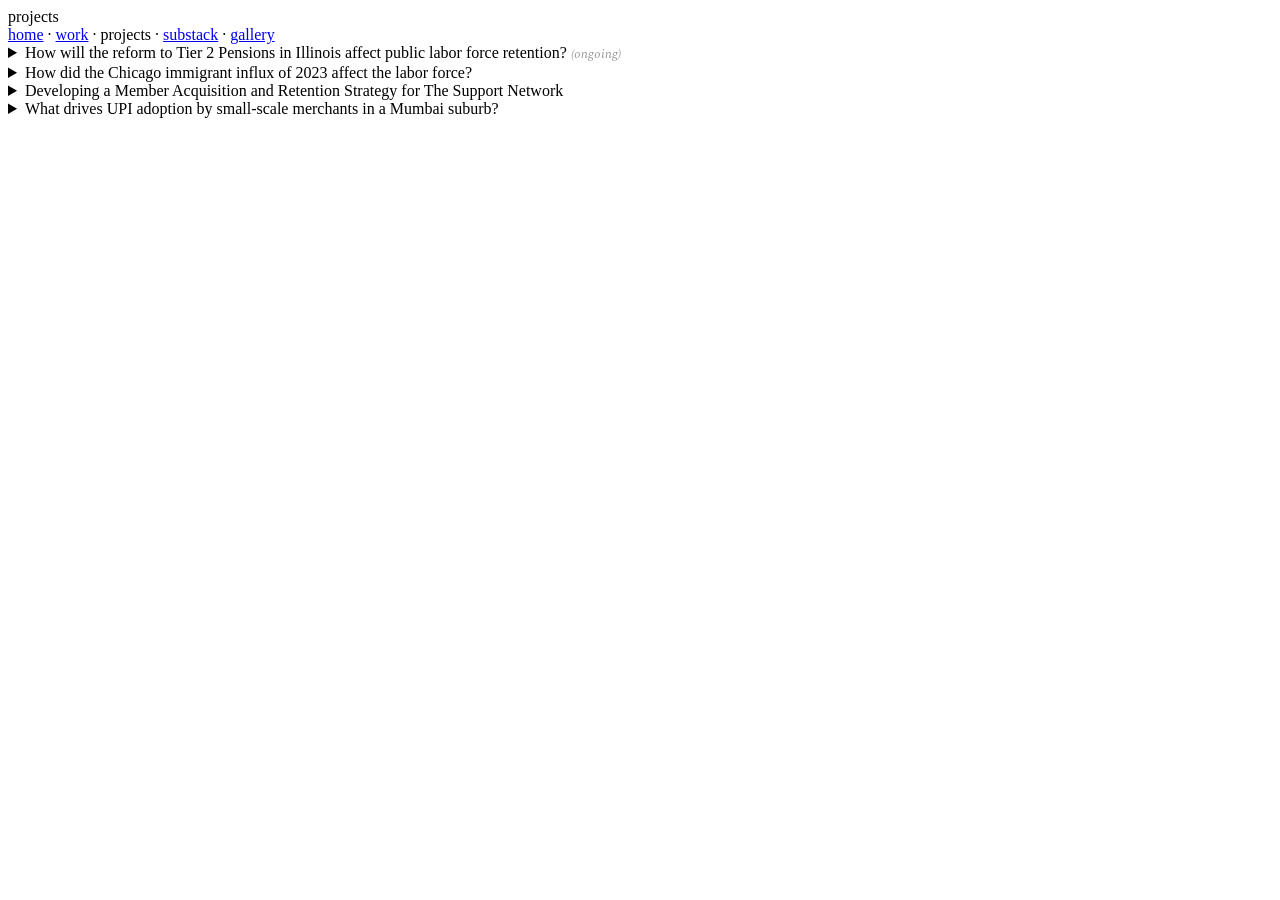
==== projects.html @ fe81de25 "Update projects.html" ====
<!DOCTYPE html>
<html lang="en">
<head>
  <meta charset="UTF-8" />
  <meta name="viewport" content="width=device-width, initial-scale=1.0"/>
  <title>Projects – Vedika Baradwaj</title>
  <link href="https://fonts.googleapis.com/css2?family=Instrument+Serif&family=Spectral:ital,wght@0,300;0,400;1,300&display=swap" rel="stylesheet">
  <link rel="stylesheet" href="style.css">
</head>
<body>
  <header class="page-header">
    <span class="page-title">projects</span>
    <nav>
      <a href="index.html">home</a>
      <span class="sep">·</span>
      <a href="work.html">work</a>
      <span class="sep">·</span>
      <span class="current">projects</span>
      <span class="sep">·</span>
      <a href="https://vedikabaradwaj.substack.com" target="_blank">substack</a>
      <span class="sep">·</span>
      <a href="gallery.html">gallery</a>
    </nav>
  </header>

  <main>
    <details class="project">
      <summary>How will the reform to Tier 2 Pensions in Illinois affect public labor force retention? <em style="font-size:0.8em; color:#999; font-family:'Spectral',serif;">(ongoing)</em></summary>
      <div class="project-content">
        <p>A study in collaboration with the Centre for Tax and Budget Accountability on the labor force implications of proposed changes to the Tier 2 scheme in Illinois in Senate Bill 0002.</p>
      </div>
    </details>

    <details class="project">
      <summary>How did the Chicago immigrant influx of 2023 affect the labor force?</summary>
      <div class="project-content">
        <p>An econometric difference-in-differences study measuring wage and employment effects across native and migrant labor cohorts in Chicago following the 2023 migrant arrival.</p>
      </div>
    </details>

    <details class="project">
      <summary>Developing a Member Acquisition and Retention Strategy for The Support Network</summary>
      <div class="project-content">
        <p>A nonprofit consulting deliverable produced in collaboration with campusCatalyst, focused on addressing student membership decline and improving organizational sustainability.</p>
      </div>
    </details>

    <details class="project">
      <summary>What drives UPI adoption by small-scale merchants in a Mumbai suburb?</summary>
      <div class="project-content">
        <p>Primary research including surveys and interviews to evaluate behavioral, economic, and infrastructural factors influencing UPI use over cash by merchants and consumers.</p>
      </div>
    </details>
  </main>
</body>
</html>
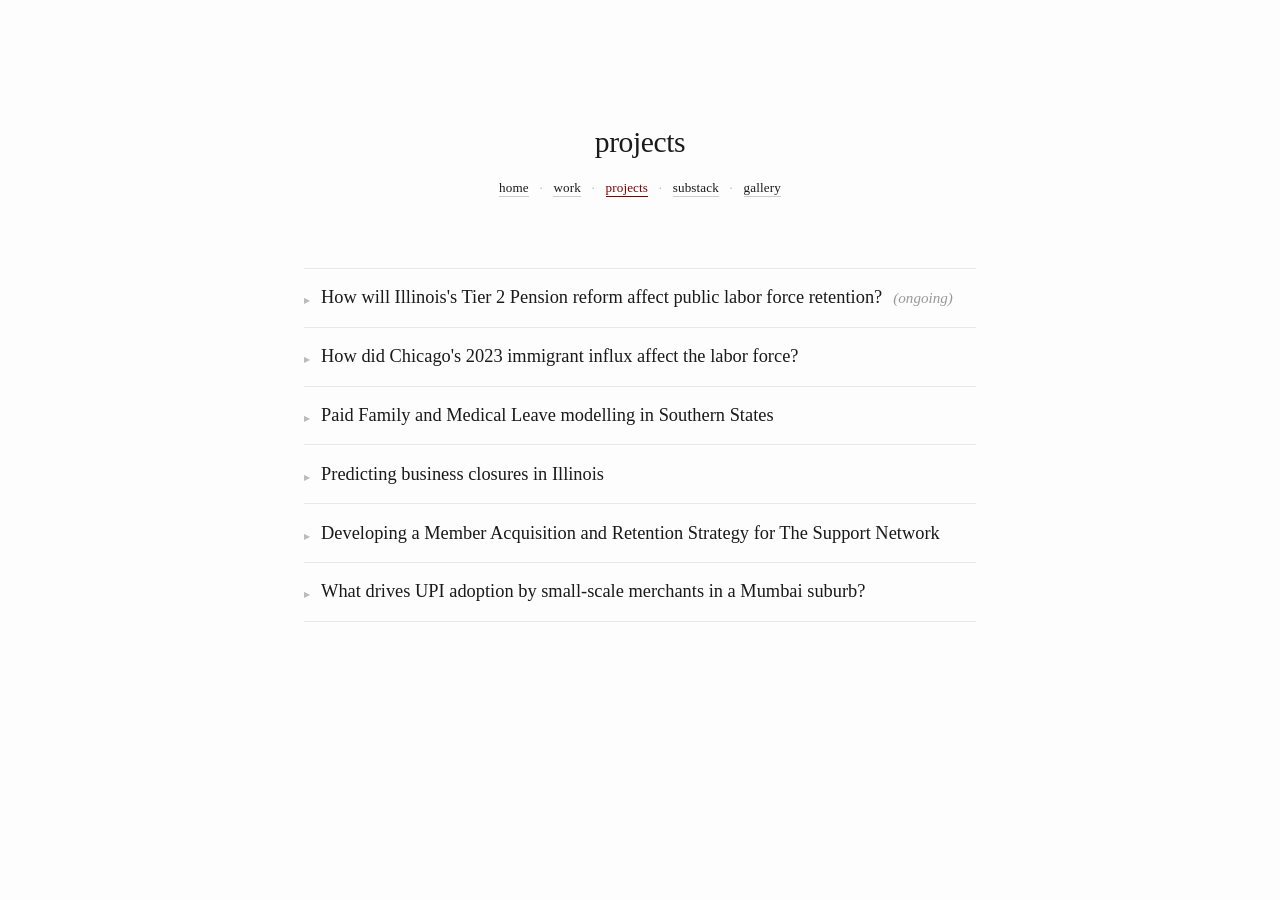
==== commit d1c4a389: "Update projects.html" ====
--- a/projects.html
+++ b/projects.html
@@ -4,7 +4,6 @@
   <meta charset="UTF-8" />
   <meta name="viewport" content="width=device-width, initial-scale=1.0"/>
   <title>Projects – Vedika Baradwaj</title>
-  <link href="https://fonts.googleapis.com/css2?family=Instrument+Serif&family=Spectral:ital,wght@0,300;0,400;1,300&display=swap" rel="stylesheet">
   <link rel="stylesheet" href="style.css">
 </head>
 <body>
@@ -24,24 +23,39 @@
   </header>
 
   <main>
+
     <details class="project">
-      <summary>How will the reform to Tier 2 Pensions in Illinois affect public labor force retention? <em style="font-size:0.8em; color:#999; font-family:'Spectral',serif;">(ongoing)</em></summary>
+      <summary>How will Illinois's Tier 2 Pension reform affect public labor force retention? <em style="font-size:0.82em; color:#999; font-family:'CMU Serif',Georgia,serif;">(ongoing)</em></summary>
       <div class="project-content">
-        <p>A study in collaboration with the Centre for Tax and Budget Accountability on the labor force implications of proposed changes to the Tier 2 scheme in Illinois in Senate Bill 0002.</p>
+        <p>A study in collaboration with the Centre for Tax and Budget Accountability on the labor force implications of proposed changes to the Tier 2 scheme under Illinois Senate Bill 0002.</p>
       </div>
     </details>
 
     <details class="project">
-      <summary>How did the Chicago immigrant influx of 2023 affect the labor force?</summary>
+      <summary>How did Chicago's 2023 immigrant influx affect the labor force?</summary>
       <div class="project-content">
-        <p>An econometric difference-in-differences study measuring wage and employment effects across native and migrant labor cohorts in Chicago following the 2023 migrant arrival.</p>
+        <p>An econometric difference-in-differences study measuring wage and employment effects across native and migrant labor cohorts in Chicago following the 2023 migrant arrival. Conducted in partnership with the Niskanen Center; results presented at the Paul Douglas Institute Spring Symposium.</p>
+      </div>
+    </details>
+
+    <details class="project">
+      <summary>Paid Family and Medical Leave modelling in Southern States</summary>
+      <div class="project-content">
+        <p>Consulted for the Economic Policy Institute on PFMLA policy modelling. Developed proxy indicators using Current Population Survey microdata to estimate public awareness of the Family Medical Leave Act across Southern States.</p>
+      </div>
+    </details>
+
+    <details class="project">
+      <summary>Predicting business closures in Illinois</summary>
+      <div class="project-content">
+        <p>Built a survival hazard model for the U.S. Census Bureau to estimate business closure rates in Illinois, using XGBoost on administrative microdata.</p>
       </div>
     </details>
 
     <details class="project">
       <summary>Developing a Member Acquisition and Retention Strategy for The Support Network</summary>
       <div class="project-content">
-        <p>A nonprofit consulting deliverable produced in collaboration with campusCatalyst, focused on addressing student membership decline and improving organizational sustainability.</p>
+        <p>A nonprofit consulting deliverable produced in collaboration with campusCATALYST, focused on addressing student membership decline and improving organizational sustainability for a national peer-support mental health nonprofit.</p>
       </div>
     </details>
 
@@ -51,6 +65,7 @@
         <p>Primary research including surveys and interviews to evaluate behavioral, economic, and infrastructural factors influencing UPI use over cash by merchants and consumers.</p>
       </div>
     </details>
+
   </main>
 </body>
 </html>
--- a/style.css
+++ b/style.css
@@ -0,0 +1,187 @@
+/* ── Reset & Base ── */
+*, *::before, *::after { box-sizing: border-box; margin: 0; padding: 0; }
+
+body {
+  font-family: 'Spectral', serif;
+  background-color: #fdfdfd;
+  color: #1a1a1a;
+  -webkit-font-smoothing: antialiased;
+}
+
+/* ── Header / Name ── */
+.site-header {
+  text-align: center;
+  padding-top: 28vh;
+  padding-bottom: 2.5em;
+}
+
+.site-header h1 {
+  font-family: 'Instrument Serif', serif;
+  font-weight: 400;
+  font-size: 1.85em;
+  line-height: 1.55;
+  letter-spacing: -0.4px;
+}
+
+/* ── Page titles (work, projects) ── */
+.page-header {
+  text-align: center;
+  padding-top: 14vh;
+  padding-bottom: 0;
+}
+
+.page-header .page-title {
+  font-family: 'Instrument Serif', serif;
+  font-weight: 400;
+  font-size: 1.85em;
+  letter-spacing: -0.4px;
+}
+
+/* ── Nav ── */
+nav {
+  margin-top: 1.6em;
+  font-family: 'Spectral', serif;
+  font-size: 0.82em;
+  letter-spacing: 0.01em;
+  color: #1a1a1a;
+}
+
+nav a, nav span.current {
+  margin: 0 0.45em;
+  text-decoration: none;
+  color: #1a1a1a;
+  font-weight: 400;
+  border-bottom: 1px solid #ccc;
+  padding-bottom: 1px;
+  transition: color 0.25s ease, border-color 0.25s ease;
+}
+
+nav span.current {
+  color: #800000;
+  border-color: #800000;
+  cursor: default;
+}
+
+nav a:hover {
+  color: #800000;
+  border-color: #800000;
+}
+
+nav .sep {
+  color: #bbb;
+  margin: 0 0.1em;
+  font-weight: 300;
+}
+
+/* ── Main content area ── */
+main {
+  max-width: 720px;
+  margin: 4.5em auto 6em;
+  padding: 0 1.5em;
+}
+
+/* ── Work page ── */
+.job {
+  margin-bottom: 3em;
+  padding-bottom: 3em;
+  border-bottom: 1px solid #e8e8e8;
+}
+
+.job:last-child {
+  border-bottom: none;
+}
+
+.job-header {
+  display: flex;
+  justify-content: space-between;
+  align-items: baseline;
+  flex-wrap: wrap;
+  gap: 0.3em;
+  margin-bottom: 0.4em;
+}
+
+.job-title {
+  font-family: 'Instrument Serif', serif;
+  font-size: 1.25em;
+  font-weight: 400;
+  color: #1a1a1a;
+}
+
+.company {
+  color: #800000;
+}
+
+.job-meta {
+  font-size: 0.82em;
+  color: #888;
+  font-style: italic;
+  letter-spacing: 0.01em;
+}
+
+.job-desc {
+  font-size: 0.97em;
+  line-height: 1.7;
+  color: #333;
+  margin-top: 0.5em;
+}
+
+/* ── Projects page ── */
+.project {
+  border-top: 1px solid #e8e8e8;
+}
+
+.project:last-child {
+  border-bottom: 1px solid #e8e8e8;
+}
+
+.project summary {
+  font-family: 'Instrument Serif', serif;
+  font-size: 1.15em;
+  font-weight: 400;
+  cursor: pointer;
+  padding: 1em 0;
+  list-style: none;
+  display: flex;
+  align-items: baseline;
+  gap: 0.6em;
+  transition: color 0.2s ease;
+}
+
+.project summary::-webkit-details-marker { display: none; }
+
+.project summary::before {
+  content: '▶';
+  font-size: 0.45em;
+  color: #bbb;
+  flex-shrink: 0;
+  margin-top: 0.15em;
+  transition: transform 0.3s ease, color 0.2s ease;
+  display: inline-block;
+}
+
+.project summary:hover { color: #800000; }
+.project summary:hover::before { color: #800000; }
+
+details[open] summary::before {
+  transform: rotate(90deg);
+  color: #800000;
+}
+
+.project-content {
+  overflow: hidden;
+  max-height: 0;
+  opacity: 0;
+  transition: max-height 0.5s ease, opacity 0.4s ease;
+}
+
+details[open] .project-content {
+  max-height: 400px;
+  opacity: 1;
+}
+
+.project-content p {
+  font-size: 0.95em;
+  line-height: 1.75;
+  color: #444;
+  padding-bottom: 1.2em;
+}
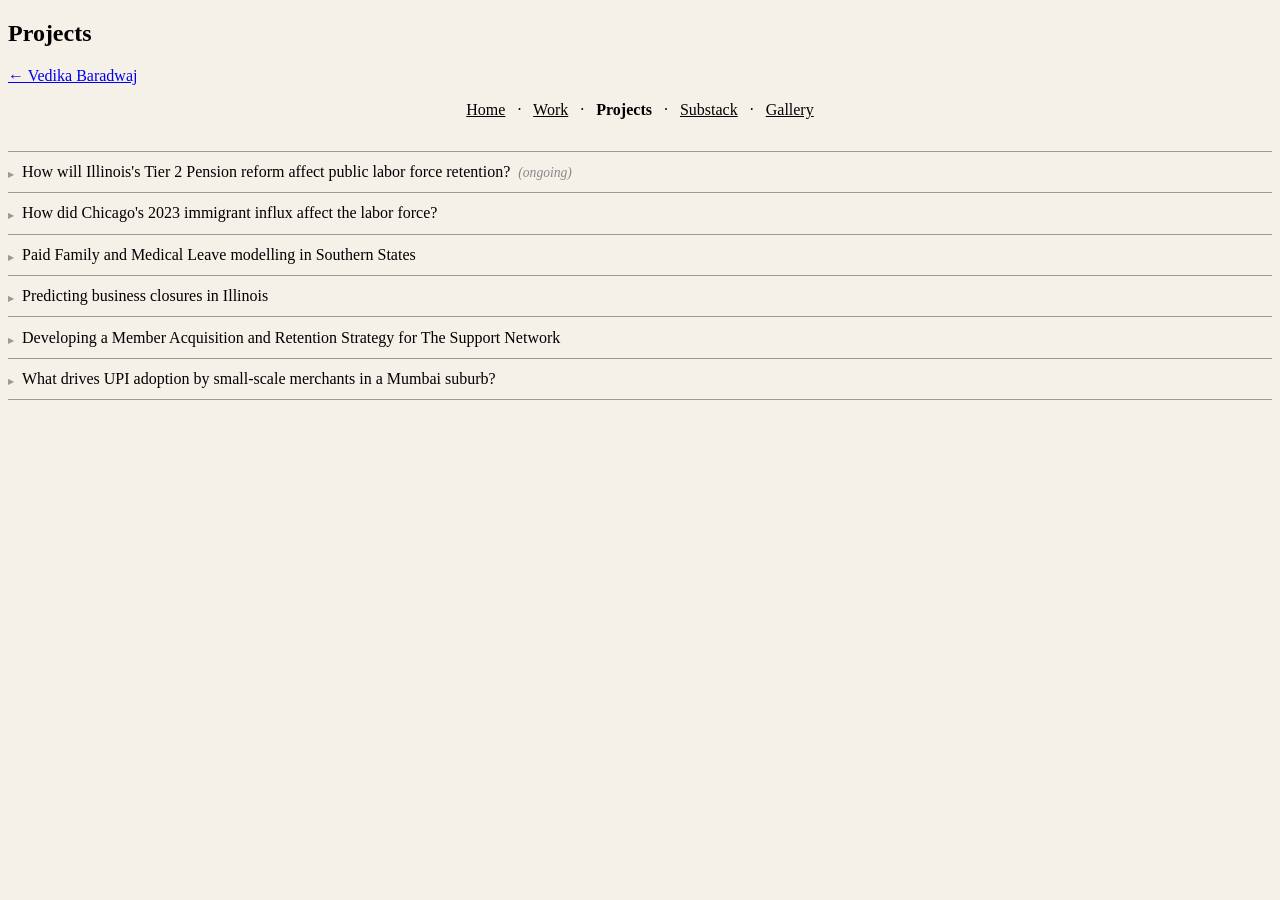
==== commit 32ab1fcd: "Update projects.html" ====
--- a/projects.html
+++ b/projects.html
@@ -4,28 +4,68 @@
   <meta charset="UTF-8" />
   <meta name="viewport" content="width=device-width, initial-scale=1.0"/>
   <title>Projects – Vedika Baradwaj</title>
-  <link rel="stylesheet" href="style.css">
+  <link rel="stylesheet" href="https://latex.vercel.app/style.css">
+  <style>
+    body { background: #f5f0e8; }
+    nav a { color: inherit; }
+    nav a:hover { text-decoration: underline; }
+
+    /* Accordion */
+    .project { border-top: 1px solid #999; }
+    .project:last-child { border-bottom: 1px solid #999; }
+
+    .project summary {
+      list-style: none;
+      cursor: pointer;
+      padding: 0.7em 0;
+      display: flex;
+      align-items: baseline;
+      gap: 0.5em;
+    }
+    .project summary::-webkit-details-marker { display: none; }
+    .project summary::before {
+      content: '▶';
+      font-size: 0.5em;
+      color: #999;
+      flex-shrink: 0;
+      transition: transform 0.25s ease;
+      display: inline-block;
+    }
+    details[open] summary::before { transform: rotate(90deg); color: #333; }
+    .project summary:hover { opacity: 0.7; }
+
+    .project-content {
+      max-height: 0;
+      overflow: hidden;
+      opacity: 0;
+      transition: max-height 0.4s ease, opacity 0.3s ease;
+    }
+    details[open] .project-content { max-height: 300px; opacity: 1; }
+    .project-content p {
+      font-style: italic;
+      color: #444;
+      padding-bottom: 0.9em;
+      font-size: 0.95em;
+    }
+  </style>
 </head>
 <body>
-  <header class="page-header">
-    <span class="page-title">projects</span>
-    <nav>
-      <a href="index.html">home</a>
-      <span class="sep">·</span>
-      <a href="work.html">work</a>
-      <span class="sep">·</span>
-      <span class="current">projects</span>
-      <span class="sep">·</span>
-      <a href="https://vedikabaradwaj.substack.com" target="_blank">substack</a>
-      <span class="sep">·</span>
-      <a href="gallery.html">gallery</a>
+  <article>
+    <h1>Projects</h1>
+    <p class="author">
+      <a href="index.html">← Vedika Baradwaj</a>
+    </p>
+
+    <nav style="text-align:center; margin-bottom: 2em;">
+      <a href="index.html">Home</a> &ensp;·&ensp;
+      <a href="work.html">Work</a> &ensp;·&ensp;
+      <strong>Projects</strong> &ensp;·&ensp;
+      <a href="https://vedikabaradwaj.substack.com" target="_blank">Substack</a> &ensp;·&ensp;
+      <a href="gallery.html">Gallery</a>
     </nav>
-  </header>
-
-  <main>
 
     <details class="project">
-      <summary>How will Illinois's Tier 2 Pension reform affect public labor force retention? <em style="font-size:0.82em; color:#999; font-family:'CMU Serif',Georgia,serif;">(ongoing)</em></summary>
+      <summary>How will Illinois's Tier 2 Pension reform affect public labor force retention? <em style="font-size:0.85em; color:#888;">(ongoing)</em></summary>
       <div class="project-content">
         <p>A study in collaboration with the Centre for Tax and Budget Accountability on the labor force implications of proposed changes to the Tier 2 scheme under Illinois Senate Bill 0002.</p>
       </div>
@@ -66,6 +106,6 @@
       </div>
     </details>
 
-  </main>
+  </article>
 </body>
 </html>
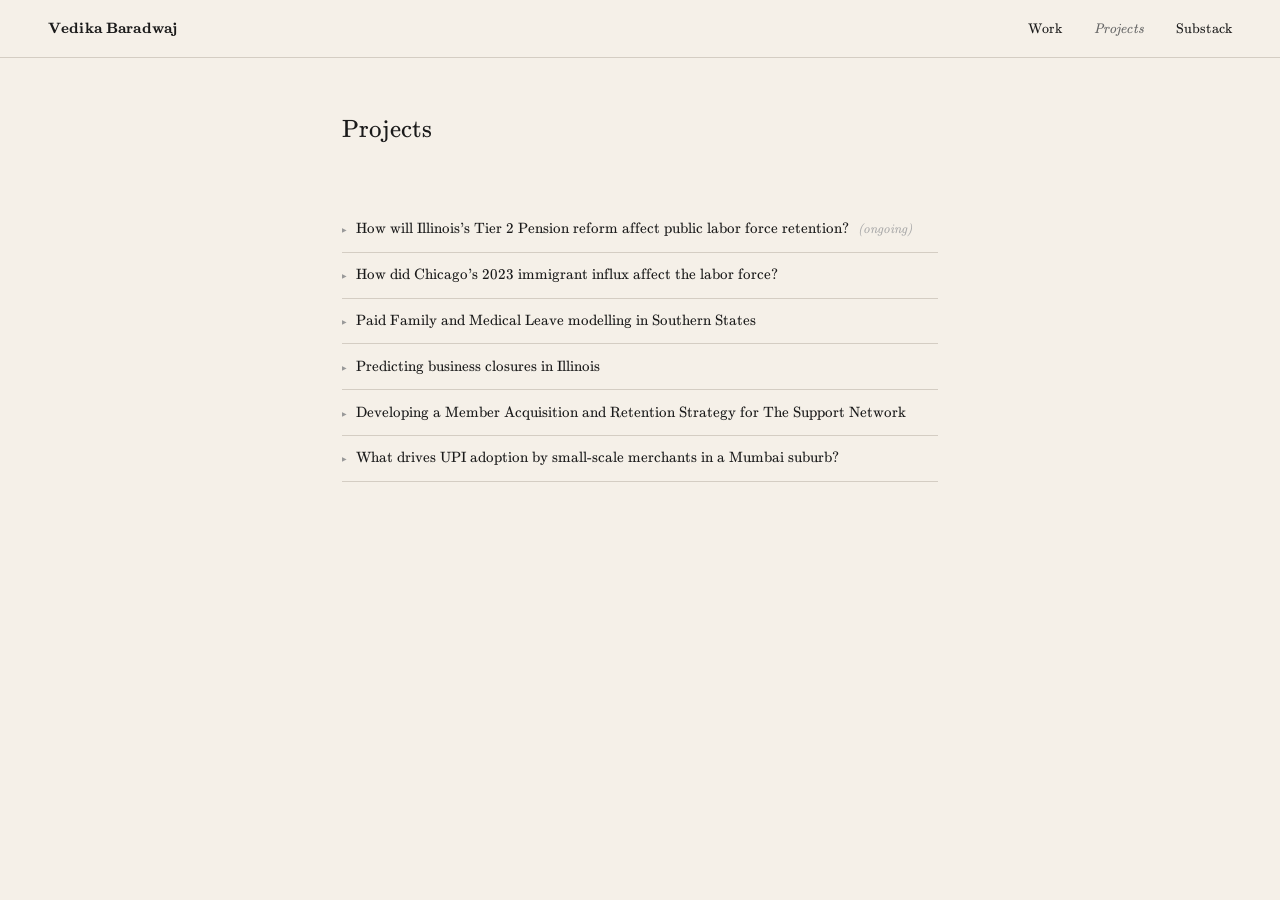
==== commit a143ba7f: "Updates" ====
--- a/projects.html
+++ b/projects.html
@@ -4,108 +4,63 @@
   <meta charset="UTF-8" />
   <meta name="viewport" content="width=device-width, initial-scale=1.0"/>
   <title>Projects – Vedika Baradwaj</title>
-  <link rel="stylesheet" href="https://latex.vercel.app/style.css">
-  <style>
-    body { background: #f5f0e8; }
-    nav a { color: inherit; }
-    nav a:hover { text-decoration: underline; }
-
-    /* Accordion */
-    .project { border-top: 1px solid #999; }
-    .project:last-child { border-bottom: 1px solid #999; }
-
-    .project summary {
-      list-style: none;
-      cursor: pointer;
-      padding: 0.7em 0;
-      display: flex;
-      align-items: baseline;
-      gap: 0.5em;
-    }
-    .project summary::-webkit-details-marker { display: none; }
-    .project summary::before {
-      content: '▶';
-      font-size: 0.5em;
-      color: #999;
-      flex-shrink: 0;
-      transition: transform 0.25s ease;
-      display: inline-block;
-    }
-    details[open] summary::before { transform: rotate(90deg); color: #333; }
-    .project summary:hover { opacity: 0.7; }
-
-    .project-content {
-      max-height: 0;
-      overflow: hidden;
-      opacity: 0;
-      transition: max-height 0.4s ease, opacity 0.3s ease;
-    }
-    details[open] .project-content { max-height: 300px; opacity: 1; }
-    .project-content p {
-      font-style: italic;
-      color: #444;
-      padding-bottom: 0.9em;
-      font-size: 0.95em;
-    }
-  </style>
+  <link rel="stylesheet" href="style.css">
 </head>
 <body>
-  <article>
-    <h1>Projects</h1>
-    <p class="author">
-      <a href="index.html">← Vedika Baradwaj</a>
-    </p>
+  <header class="site-nav">
+    <a href="index.html" class="nav-name">Vedika Baradwaj</a>
+    <ul class="nav-links">
+      <li><a href="work.html">Work</a></li>
+      <li><a href="projects.html" class="current">Projects</a></li>
+      <li><a href="https://vedikabaradwaj.substack.com" target="_blank">Substack</a></li>
+    </ul>
+  </header>
 
-    <nav style="text-align:center; margin-bottom: 2em;">
-      <a href="index.html">Home</a> &ensp;·&ensp;
-      <a href="work.html">Work</a> &ensp;·&ensp;
-      <strong>Projects</strong> &ensp;·&ensp;
-      <a href="https://vedikabaradwaj.substack.com" target="_blank">Substack</a> &ensp;·&ensp;
-      <a href="gallery.html">Gallery</a>
-    </nav>
+  <main class="page-wrap">
+    <h1 class="page-title">Projects</h1>
 
     <details class="project">
-      <summary>How will Illinois's Tier 2 Pension reform affect public labor force retention? <em style="font-size:0.85em; color:#888;">(ongoing)</em></summary>
-      <div class="project-content">
+      <summary>How will Illinois's Tier 2 Pension reform affect public labor force retention? <em style="font-size:0.85em; color:#aaa;">(ongoing)</em></summary>
+      <div class="project-body">
         <p>A study in collaboration with the Centre for Tax and Budget Accountability on the labor force implications of proposed changes to the Tier 2 scheme under Illinois Senate Bill 0002.</p>
       </div>
     </details>
 
     <details class="project">
       <summary>How did Chicago's 2023 immigrant influx affect the labor force?</summary>
-      <div class="project-content">
+      <div class="project-body">
         <p>An econometric difference-in-differences study measuring wage and employment effects across native and migrant labor cohorts in Chicago following the 2023 migrant arrival. Conducted in partnership with the Niskanen Center; results presented at the Paul Douglas Institute Spring Symposium.</p>
       </div>
     </details>
 
     <details class="project">
       <summary>Paid Family and Medical Leave modelling in Southern States</summary>
-      <div class="project-content">
+      <div class="project-body">
         <p>Consulted for the Economic Policy Institute on PFMLA policy modelling. Developed proxy indicators using Current Population Survey microdata to estimate public awareness of the Family Medical Leave Act across Southern States.</p>
       </div>
     </details>
 
     <details class="project">
       <summary>Predicting business closures in Illinois</summary>
-      <div class="project-content">
+      <div class="project-body">
         <p>Built a survival hazard model for the U.S. Census Bureau to estimate business closure rates in Illinois, using XGBoost on administrative microdata.</p>
       </div>
     </details>
 
     <details class="project">
       <summary>Developing a Member Acquisition and Retention Strategy for The Support Network</summary>
-      <div class="project-content">
+      <div class="project-body">
         <p>A nonprofit consulting deliverable produced in collaboration with campusCATALYST, focused on addressing student membership decline and improving organizational sustainability for a national peer-support mental health nonprofit.</p>
       </div>
     </details>
 
     <details class="project">
       <summary>What drives UPI adoption by small-scale merchants in a Mumbai suburb?</summary>
-      <div class="project-content">
+      <div class="project-body">
         <p>Primary research including surveys and interviews to evaluate behavioral, economic, and infrastructural factors influencing UPI use over cash by merchants and consumers.</p>
       </div>
     </details>
 
-  </article>
+  </main>
 </body>
 </html>
--- a/style.css
+++ b/style.css
@@ -0,0 +1,300 @@
+/* ── Computer Modern (KaTeX_Main) — local ── */
+@font-face {
+  font-family: 'CMU';
+  src: url('KaTeX_Main-Regular.woff2') format('woff2');
+  font-weight: normal;
+  font-style: normal;
+}
+@font-face {
+  font-family: 'CMU';
+  src: url('KaTeX_Main-Italic.woff2') format('woff2');
+  font-weight: normal;
+  font-style: italic;
+}
+@font-face {
+  font-family: 'CMU';
+  src: url('KaTeX_Main-Bold.woff2') format('woff2');
+  font-weight: bold;
+  font-style: normal;
+}
+@font-face {
+  font-family: 'CMU';
+  src: url('KaTeX_Main-BoldItalic.woff2') format('woff2');
+  font-weight: bold;
+  font-style: italic;
+}
+
+:root {
+  --bg:      #f5f0e8;
+  --ink:     #1a1a1a;
+  --muted:   #666;
+  --light:   #999;
+  --rule:    1px solid #d4cdc3;
+  --font:    'CMU', Georgia, serif;
+  --nav-h:   58px;
+  --max-w:   660px;
+}
+
+*, *::before, *::after { box-sizing: border-box; margin: 0; padding: 0; }
+
+html { scroll-behavior: smooth; }
+
+body {
+  font-family: var(--font);
+  background-color: var(--bg);
+  color: var(--ink);
+  -webkit-font-smoothing: antialiased;
+  opacity: 0;
+  animation: pageIn 0.55s ease 0.04s forwards;
+}
+
+@keyframes pageIn {
+  from { opacity: 0; transform: translateY(7px); }
+  to   { opacity: 1; transform: translateY(0); }
+}
+
+/* ── Top navigation ── */
+.site-nav {
+  position: fixed;
+  top: 0; left: 0; right: 0;
+  height: var(--nav-h);
+  display: flex;
+  align-items: center;
+  justify-content: space-between;
+  padding: 0 3em;
+  background: var(--bg);
+  border-bottom: var(--rule);
+  z-index: 100;
+}
+
+.nav-name {
+  font-size: 0.93em;
+  font-weight: bold;
+  letter-spacing: 0.01em;
+  text-decoration: none;
+  color: var(--ink);
+  transition: color 0.2s;
+}
+
+.nav-name:hover { color: var(--muted); }
+
+.nav-links {
+  display: flex;
+  gap: 2em;
+  list-style: none;
+}
+
+.nav-links a {
+  font-size: 0.87em;
+  text-decoration: none;
+  color: var(--ink);
+  letter-spacing: 0.01em;
+  transition: color 0.2s;
+}
+
+.nav-links a:hover { color: var(--muted); }
+
+.nav-links a.current {
+  color: var(--muted);
+  font-style: italic;
+  pointer-events: none;
+}
+
+/* ── Home page ── */
+.home-wrap {
+  min-height: 100vh;
+  padding-top: var(--nav-h);
+  display: flex;
+  align-items: center;
+  justify-content: flex-start;
+  padding-left: max(3em, calc(50vw - var(--max-w) / 2));
+  padding-right: 2em;
+}
+
+.home-content {
+  max-width: 520px;
+}
+
+.home-name {
+  font-size: 1.75em;
+  font-weight: normal;
+  margin-bottom: 0.85em;
+  line-height: 1.25;
+}
+
+.home-bio {
+  font-size: 1em;
+  line-height: 1.85;
+  color: var(--ink);
+  margin-bottom: 1.4em;
+}
+
+.home-meta {
+  font-size: 0.87em;
+  color: var(--muted);
+  font-style: italic;
+}
+
+/* ── Inner pages ── */
+.page-wrap {
+  max-width: var(--max-w);
+  margin: 0 auto;
+  padding: calc(var(--nav-h) + 3.5em) 2em 7em;
+}
+
+.page-title {
+  font-weight: normal;
+  font-size: 1.55em;
+  margin-bottom: 2.5em;
+}
+
+/* ── Section headings ── */
+.section-heading {
+  font-size: 0.76em;
+  font-weight: bold;
+  letter-spacing: 0.13em;
+  text-transform: uppercase;
+  color: var(--muted);
+  margin-top: 2.5em;
+  margin-bottom: 0;
+  padding-bottom: 0.5em;
+  border-bottom: var(--rule);
+}
+
+/* ── Job entries ── */
+.job {
+  padding: 1em 0;
+  border-bottom: var(--rule);
+}
+
+.job-header {
+  display: flex;
+  justify-content: space-between;
+  align-items: baseline;
+  flex-wrap: wrap;
+  gap: 0.3em;
+}
+
+.job-org {
+  font-weight: bold;
+  font-size: 0.95em;
+}
+
+.job-location {
+  font-size: 0.84em;
+  color: var(--muted);
+  font-style: italic;
+}
+
+.job-role-row {
+  display: flex;
+  justify-content: space-between;
+  align-items: baseline;
+  flex-wrap: wrap;
+  margin-top: 0.15em;
+  margin-bottom: 0.4em;
+  gap: 0.3em;
+}
+
+.job-role {
+  font-style: italic;
+  font-size: 0.92em;
+}
+
+.job-dates {
+  font-size: 0.84em;
+  color: var(--muted);
+  font-style: italic;
+}
+
+.job-desc {
+  font-size: 0.91em;
+  line-height: 1.72;
+}
+
+.job-desc ul {
+  padding-left: 1.2em;
+  margin-top: 0.2em;
+}
+
+.job-desc li { margin-bottom: 0.2em; }
+
+/* ── Projects accordion ── */
+.project {
+  border-bottom: var(--rule);
+}
+
+.project:first-child {
+  border-top: var(--rule);
+}
+
+.project summary {
+  font-size: 0.93em;
+  cursor: pointer;
+  padding: 0.9em 0;
+  list-style: none;
+  display: flex;
+  align-items: baseline;
+  gap: 0.6em;
+  color: var(--ink);
+  transition: color 0.2s;
+}
+
+.project summary::-webkit-details-marker { display: none; }
+
+.project summary::before {
+  content: '▶';
+  font-size: 0.42em;
+  color: var(--light);
+  flex-shrink: 0;
+  transition: transform 0.25s ease, color 0.2s;
+  display: inline-block;
+  position: relative;
+  top: -1px;
+}
+
+.project summary:hover { color: var(--muted); }
+.project summary:hover::before { color: var(--muted); }
+
+details[open] > summary::before {
+  transform: rotate(90deg);
+  color: var(--ink);
+}
+
+.project-body {
+  overflow: hidden;
+  max-height: 0;
+  opacity: 0;
+  transition: max-height 0.42s ease, opacity 0.3s ease;
+}
+
+details[open] .project-body {
+  max-height: 350px;
+  opacity: 1;
+}
+
+.project-body p {
+  font-size: 0.9em;
+  line-height: 1.78;
+  color: var(--muted);
+  padding-bottom: 1em;
+  font-style: italic;
+}
+
+/* ── Responsive ── */
+@media (max-width: 700px) {
+  .site-nav { padding: 0 1.5em; }
+  .nav-links { gap: 1.3em; }
+
+  .home-wrap {
+    padding-left: 1.5em;
+    padding-right: 1.5em;
+    align-items: flex-start;
+    padding-top: calc(var(--nav-h) + 3em);
+  }
+
+  .page-wrap { padding-left: 1.5em; padding-right: 1.5em; }
+
+  .job-header,
+  .job-role-row { flex-direction: column; gap: 0.1em; }
+}
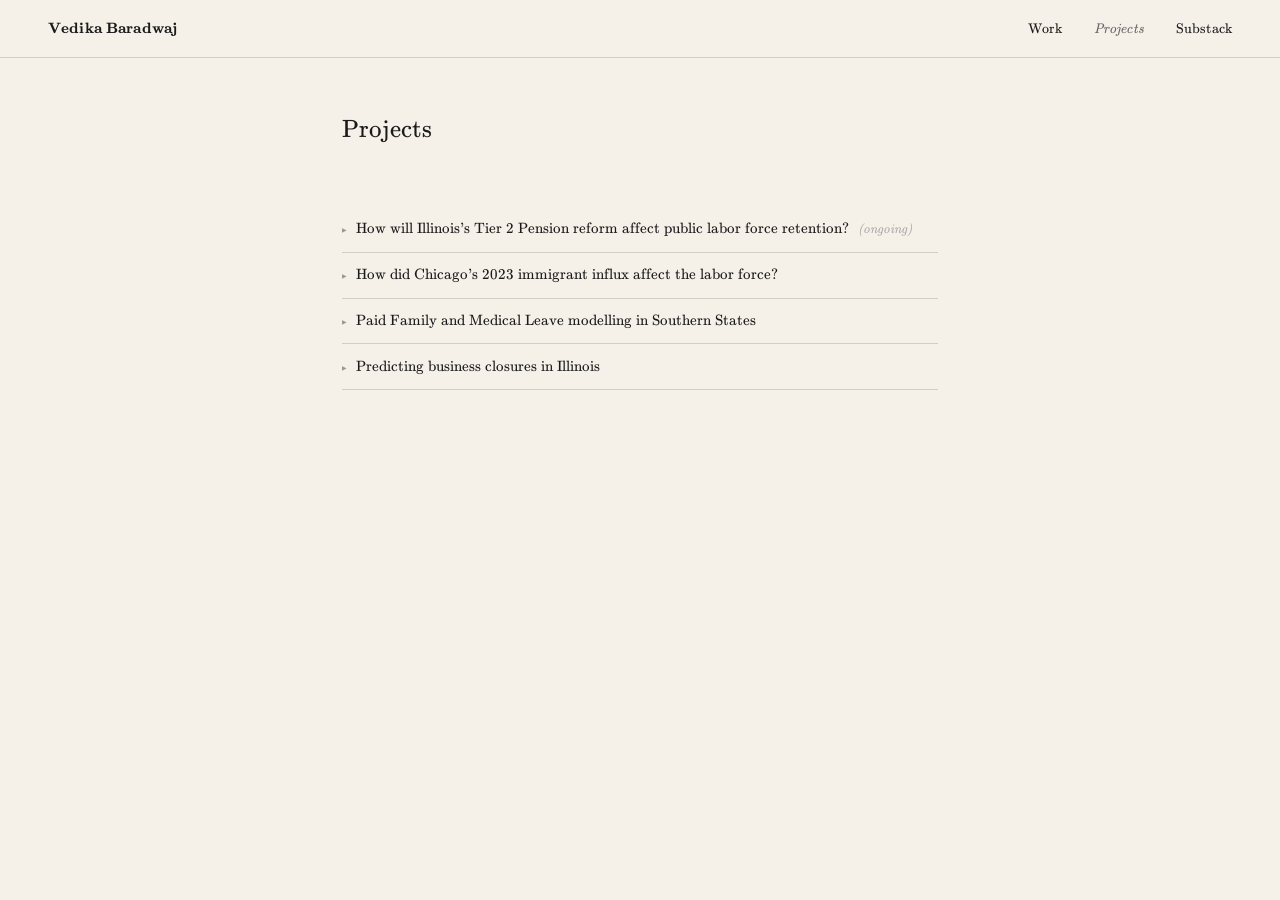
==== commit da7ea1f7: "Updated work; Added Playlist animation" ====
--- a/projects.html
+++ b/projects.html
@@ -47,20 +47,6 @@
       </div>
     </details>
 
-    <details class="project">
-      <summary>Developing a Member Acquisition and Retention Strategy for The Support Network</summary>
-      <div class="project-body">
-        <p>A nonprofit consulting deliverable produced in collaboration with campusCATALYST, focused on addressing student membership decline and improving organizational sustainability for a national peer-support mental health nonprofit.</p>
-      </div>
-    </details>
-
-    <details class="project">
-      <summary>What drives UPI adoption by small-scale merchants in a Mumbai suburb?</summary>
-      <div class="project-body">
-        <p>Primary research including surveys and interviews to evaluate behavioral, economic, and infrastructural factors influencing UPI use over cash by merchants and consumers.</p>
-      </div>
-    </details>
-
   </main>
 </body>
 </html>
--- a/style.css
+++ b/style.css
@@ -163,7 +163,7 @@
 
 /* ── Job entries ── */
 .job {
-  padding: 1em 0;
+  padding: 1.4em 0;
   border-bottom: var(--rule);
 }
 
@@ -281,6 +281,81 @@
   font-style: italic;
 }
 
+/* ── Currently section ── */
+.currently {
+  margin-top: 2.4em;
+  padding-top: 1.6em;
+  border-top: var(--rule);
+}
+
+.currently-label {
+  font-size: 0.75em;
+  letter-spacing: 0.12em;
+  text-transform: uppercase;
+  color: var(--muted);
+  margin-bottom: 0.85em;
+}
+
+.currently-items {
+  display: grid;
+  grid-template-columns: auto 1fr;
+  gap: 0.45em 1.4em;
+  font-size: 0.88em;
+}
+
+.currently-key {
+  color: var(--muted);
+  font-style: italic;
+}
+
+.currently-val {
+  color: var(--ink);
+}
+
+.currently-val a {
+  color: var(--ink);
+  text-decoration: underline;
+  text-decoration-color: var(--rule);
+  text-underline-offset: 3px;
+  transition: color 0.2s, text-decoration-color 0.2s;
+}
+
+.currently-val a:hover {
+  color: var(--muted);
+  text-decoration-color: var(--muted);
+}
+
+/* ── Animated music bars ── */
+.music-bars {
+  display: inline-flex;
+  align-items: flex-end;
+  gap: 2.5px;
+  height: 11px;
+  margin-right: 0.4em;
+  vertical-align: middle;
+  position: relative;
+  top: -1px;
+}
+
+.music-bars span {
+  display: block;
+  width: 3px;
+  border-radius: 2px;
+  background: var(--ink);
+  transform-origin: bottom;
+  animation: musicBar 1s ease-in-out infinite alternate;
+}
+
+.music-bars span:nth-child(1) { height: 5px;  animation-duration: 0.85s; }
+.music-bars span:nth-child(2) { height: 11px; animation-duration: 1.1s;  animation-delay: 0.12s; }
+.music-bars span:nth-child(3) { height: 7px;  animation-duration: 0.75s; animation-delay: 0.28s; }
+.music-bars span:nth-child(4) { height: 9px;  animation-duration: 1.0s;  animation-delay: 0.05s; }
+
+@keyframes musicBar {
+  from { transform: scaleY(0.2); }
+  to   { transform: scaleY(1); }
+}
+
 /* ── Responsive ── */
 @media (max-width: 700px) {
   .site-nav { padding: 0 1.5em; }
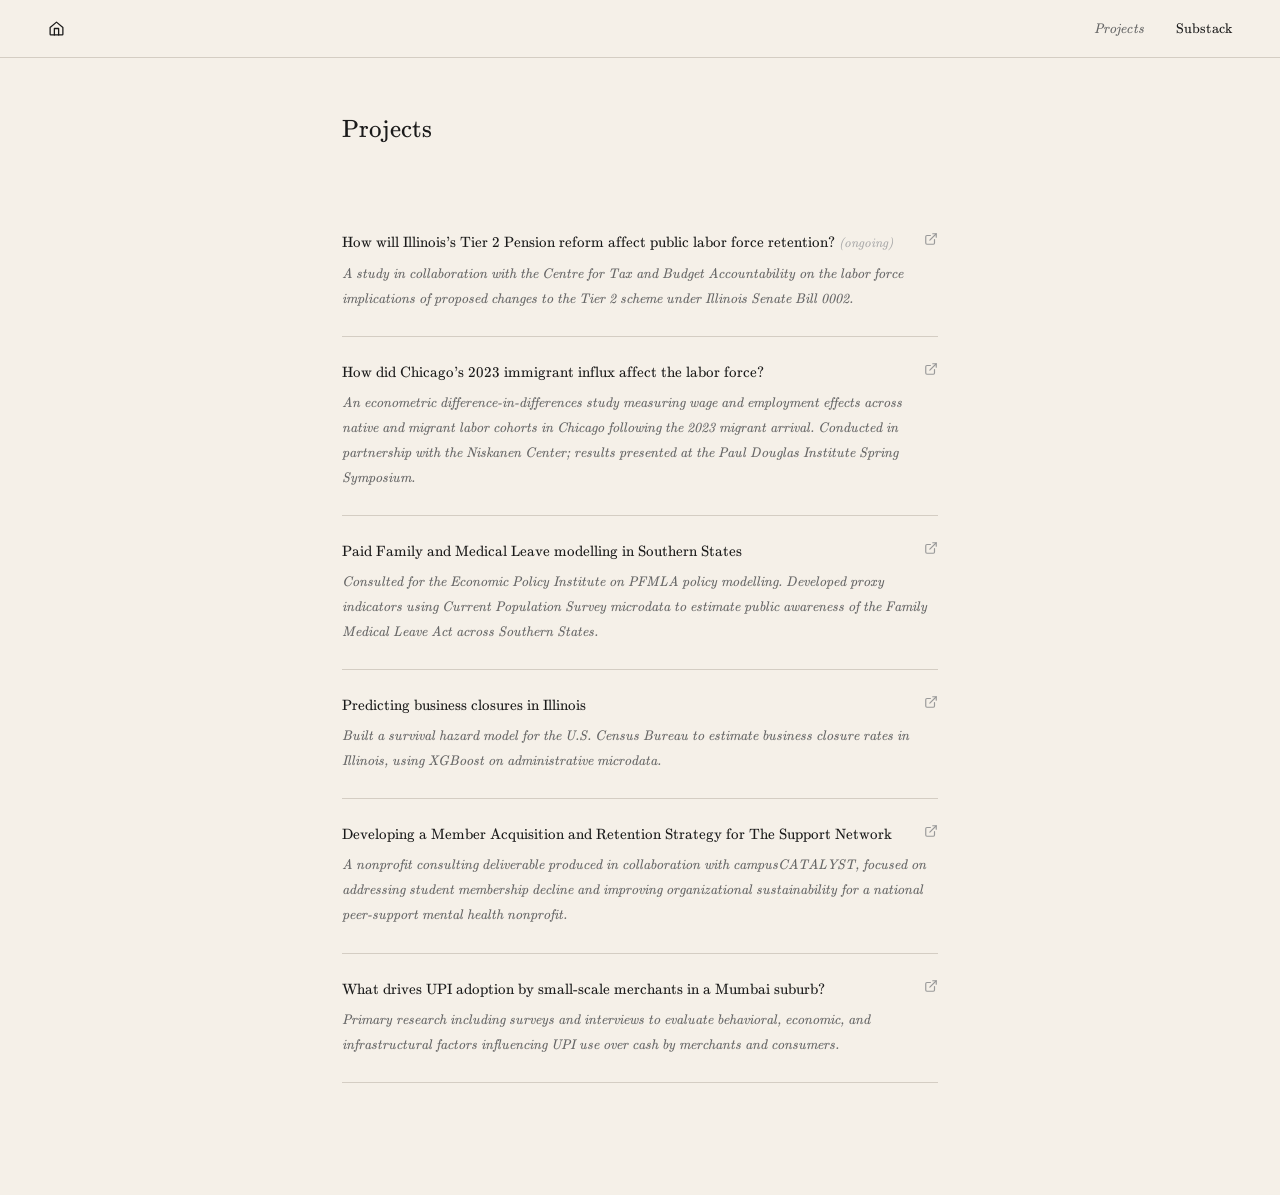
==== commit 7b8d881c: "deleted work, menu updated" ====
--- a/projects.html
+++ b/projects.html
@@ -8,9 +8,13 @@
 </head>
 <body>
   <header class="site-nav">
-    <a href="index.html" class="nav-name">Vedika Baradwaj</a>
+    <a href="index.html" class="nav-home" aria-label="Home">
+      <svg width="17" height="17" viewBox="0 0 24 24" fill="none" stroke="currentColor" stroke-width="1.8" stroke-linecap="round" stroke-linejoin="round" aria-hidden="true">
+        <path d="M3 10.5L12 3l9 7.5V20a1 1 0 01-1 1H4a1 1 0 01-1-1v-9.5z"/>
+        <polyline points="9 21 9 12 15 12 15 21"/>
+      </svg>
+    </a>
     <ul class="nav-links">
-      <li><a href="work.html">Work</a></li>
       <li><a href="projects.html" class="current">Projects</a></li>
       <li><a href="https://vedikabaradwaj.substack.com" target="_blank">Substack</a></li>
     </ul>
@@ -19,33 +23,71 @@
   <main class="page-wrap">
     <h1 class="page-title">Projects</h1>
 
-    <details class="project">
-      <summary>How will Illinois's Tier 2 Pension reform affect public labor force retention? <em style="font-size:0.85em; color:#aaa;">(ongoing)</em></summary>
-      <div class="project-body">
-        <p>A study in collaboration with the Centre for Tax and Budget Accountability on the labor force implications of proposed changes to the Tier 2 scheme under Illinois Senate Bill 0002.</p>
+    <div class="project-item">
+      <div class="project-header">
+        <span class="project-title">How will Illinois's Tier 2 Pension reform affect public labor force retention? <em style="font-size:0.85em; color:#aaa;">(ongoing)</em></span>
+        <!-- Replace # with link when available -->
+        <a href="#" class="project-link" target="_blank" aria-label="View project">
+          <svg width="14" height="14" viewBox="0 0 24 24" fill="none" stroke="currentColor" stroke-width="2" stroke-linecap="round" stroke-linejoin="round"><path d="M18 13v6a2 2 0 01-2 2H5a2 2 0 01-2-2V8a2 2 0 012-2h6"/><polyline points="15 3 21 3 21 9"/><line x1="10" y1="14" x2="21" y2="3"/></svg>
+        </a>
       </div>
-    </details>
+      <p class="project-desc">A study in collaboration with the Centre for Tax and Budget Accountability on the labor force implications of proposed changes to the Tier 2 scheme under Illinois Senate Bill 0002.</p>
+    </div>
 
-    <details class="project">
-      <summary>How did Chicago's 2023 immigrant influx affect the labor force?</summary>
-      <div class="project-body">
-        <p>An econometric difference-in-differences study measuring wage and employment effects across native and migrant labor cohorts in Chicago following the 2023 migrant arrival. Conducted in partnership with the Niskanen Center; results presented at the Paul Douglas Institute Spring Symposium.</p>
+    <div class="project-item">
+      <div class="project-header">
+        <span class="project-title">How did Chicago's 2023 immigrant influx affect the labor force?</span>
+        <!-- Replace # with link when available -->
+        <a href="#" class="project-link" target="_blank" aria-label="View project">
+          <svg width="14" height="14" viewBox="0 0 24 24" fill="none" stroke="currentColor" stroke-width="2" stroke-linecap="round" stroke-linejoin="round"><path d="M18 13v6a2 2 0 01-2 2H5a2 2 0 01-2-2V8a2 2 0 012-2h6"/><polyline points="15 3 21 3 21 9"/><line x1="10" y1="14" x2="21" y2="3"/></svg>
+        </a>
       </div>
-    </details>
+      <p class="project-desc">An econometric difference-in-differences study measuring wage and employment effects across native and migrant labor cohorts in Chicago following the 2023 migrant arrival. Conducted in partnership with the Niskanen Center; results presented at the Paul Douglas Institute Spring Symposium.</p>
+    </div>
 
-    <details class="project">
-      <summary>Paid Family and Medical Leave modelling in Southern States</summary>
-      <div class="project-body">
-        <p>Consulted for the Economic Policy Institute on PFMLA policy modelling. Developed proxy indicators using Current Population Survey microdata to estimate public awareness of the Family Medical Leave Act across Southern States.</p>
+    <div class="project-item">
+      <div class="project-header">
+        <span class="project-title">Paid Family and Medical Leave modelling in Southern States</span>
+        <!-- Replace # with link when available -->
+        <a href="#" class="project-link" target="_blank" aria-label="View project">
+          <svg width="14" height="14" viewBox="0 0 24 24" fill="none" stroke="currentColor" stroke-width="2" stroke-linecap="round" stroke-linejoin="round"><path d="M18 13v6a2 2 0 01-2 2H5a2 2 0 01-2-2V8a2 2 0 012-2h6"/><polyline points="15 3 21 3 21 9"/><line x1="10" y1="14" x2="21" y2="3"/></svg>
+        </a>
       </div>
-    </details>
+      <p class="project-desc">Consulted for the Economic Policy Institute on PFMLA policy modelling. Developed proxy indicators using Current Population Survey microdata to estimate public awareness of the Family Medical Leave Act across Southern States.</p>
+    </div>
 
-    <details class="project">
-      <summary>Predicting business closures in Illinois</summary>
-      <div class="project-body">
-        <p>Built a survival hazard model for the U.S. Census Bureau to estimate business closure rates in Illinois, using XGBoost on administrative microdata.</p>
+    <div class="project-item">
+      <div class="project-header">
+        <span class="project-title">Predicting business closures in Illinois</span>
+        <!-- Replace # with link when available -->
+        <a href="#" class="project-link" target="_blank" aria-label="View project">
+          <svg width="14" height="14" viewBox="0 0 24 24" fill="none" stroke="currentColor" stroke-width="2" stroke-linecap="round" stroke-linejoin="round"><path d="M18 13v6a2 2 0 01-2 2H5a2 2 0 01-2-2V8a2 2 0 012-2h6"/><polyline points="15 3 21 3 21 9"/><line x1="10" y1="14" x2="21" y2="3"/></svg>
+        </a>
       </div>
-    </details>
+      <p class="project-desc">Built a survival hazard model for the U.S. Census Bureau to estimate business closure rates in Illinois, using XGBoost on administrative microdata.</p>
+    </div>
+
+    <div class="project-item">
+      <div class="project-header">
+        <span class="project-title">Developing a Member Acquisition and Retention Strategy for The Support Network</span>
+        <!-- Replace # with link when available -->
+        <a href="#" class="project-link" target="_blank" aria-label="View project">
+          <svg width="14" height="14" viewBox="0 0 24 24" fill="none" stroke="currentColor" stroke-width="2" stroke-linecap="round" stroke-linejoin="round"><path d="M18 13v6a2 2 0 01-2 2H5a2 2 0 01-2-2V8a2 2 0 012-2h6"/><polyline points="15 3 21 3 21 9"/><line x1="10" y1="14" x2="21" y2="3"/></svg>
+        </a>
+      </div>
+      <p class="project-desc">A nonprofit consulting deliverable produced in collaboration with campusCATALYST, focused on addressing student membership decline and improving organizational sustainability for a national peer-support mental health nonprofit.</p>
+    </div>
+
+    <div class="project-item">
+      <div class="project-header">
+        <span class="project-title">What drives UPI adoption by small-scale merchants in a Mumbai suburb?</span>
+        <!-- Replace # with link when available -->
+        <a href="#" class="project-link" target="_blank" aria-label="View project">
+          <svg width="14" height="14" viewBox="0 0 24 24" fill="none" stroke="currentColor" stroke-width="2" stroke-linecap="round" stroke-linejoin="round"><path d="M18 13v6a2 2 0 01-2 2H5a2 2 0 01-2-2V8a2 2 0 012-2h6"/><polyline points="15 3 21 3 21 9"/><line x1="10" y1="14" x2="21" y2="3"/></svg>
+        </a>
+      </div>
+      <p class="project-desc">Primary research including surveys and interviews to evaluate behavioral, economic, and infrastructural factors influencing UPI use over cash by merchants and consumers.</p>
+    </div>
 
   </main>
 </body>
--- a/style.css
+++ b/style.css
@@ -67,16 +67,15 @@
   z-index: 100;
 }
 
-.nav-name {
-  font-size: 0.93em;
-  font-weight: bold;
-  letter-spacing: 0.01em;
+.nav-home {
+  display: flex;
+  align-items: center;
+  color: var(--ink);
   text-decoration: none;
-  color: var(--ink);
   transition: color 0.2s;
 }
 
-.nav-name:hover { color: var(--muted); }
+.nav-home:hover { color: var(--muted); }
 
 .nav-links {
   display: flex;
@@ -219,65 +218,47 @@
 
 .job-desc li { margin-bottom: 0.2em; }
 
-/* ── Projects accordion ── */
-.project {
+/* ── Projects flat list ── */
+.project-item {
+  padding: 1.5em 0;
   border-bottom: var(--rule);
 }
 
-.project:first-child {
+.project-item:first-child {
   border-top: var(--rule);
 }
 
-.project summary {
-  font-size: 0.93em;
-  cursor: pointer;
-  padding: 0.9em 0;
-  list-style: none;
-  display: flex;
-  align-items: baseline;
-  gap: 0.6em;
-  color: var(--ink);
-  transition: color 0.2s;
-}
-
-.project summary::-webkit-details-marker { display: none; }
-
-.project summary::before {
-  content: '▶';
-  font-size: 0.42em;
+.project-header {
+  display: flex;
+  justify-content: space-between;
+  align-items: flex-start;
+  gap: 1.2em;
+  margin-bottom: 0.5em;
+}
+
+.project-title {
+  font-size: 0.95em;
+  line-height: 1.45;
+  color: var(--ink);
+}
+
+.project-link {
+  flex-shrink: 0;
   color: var(--light);
-  flex-shrink: 0;
-  transition: transform 0.25s ease, color 0.2s;
-  display: inline-block;
-  position: relative;
-  top: -1px;
-}
-
-.project summary:hover { color: var(--muted); }
-.project summary:hover::before { color: var(--muted); }
-
-details[open] > summary::before {
-  transform: rotate(90deg);
-  color: var(--ink);
-}
-
-.project-body {
-  overflow: hidden;
-  max-height: 0;
-  opacity: 0;
-  transition: max-height 0.42s ease, opacity 0.3s ease;
-}
-
-details[open] .project-body {
-  max-height: 350px;
-  opacity: 1;
-}
-
-.project-body p {
-  font-size: 0.9em;
+  text-decoration: none;
+  transition: color 0.2s, transform 0.2s;
+  margin-top: 1px;
+}
+
+.project-link:hover {
+  color: var(--ink);
+  transform: translate(1px, -1px);
+}
+
+.project-desc {
+  font-size: 0.88em;
   line-height: 1.78;
   color: var(--muted);
-  padding-bottom: 1em;
   font-style: italic;
 }
 
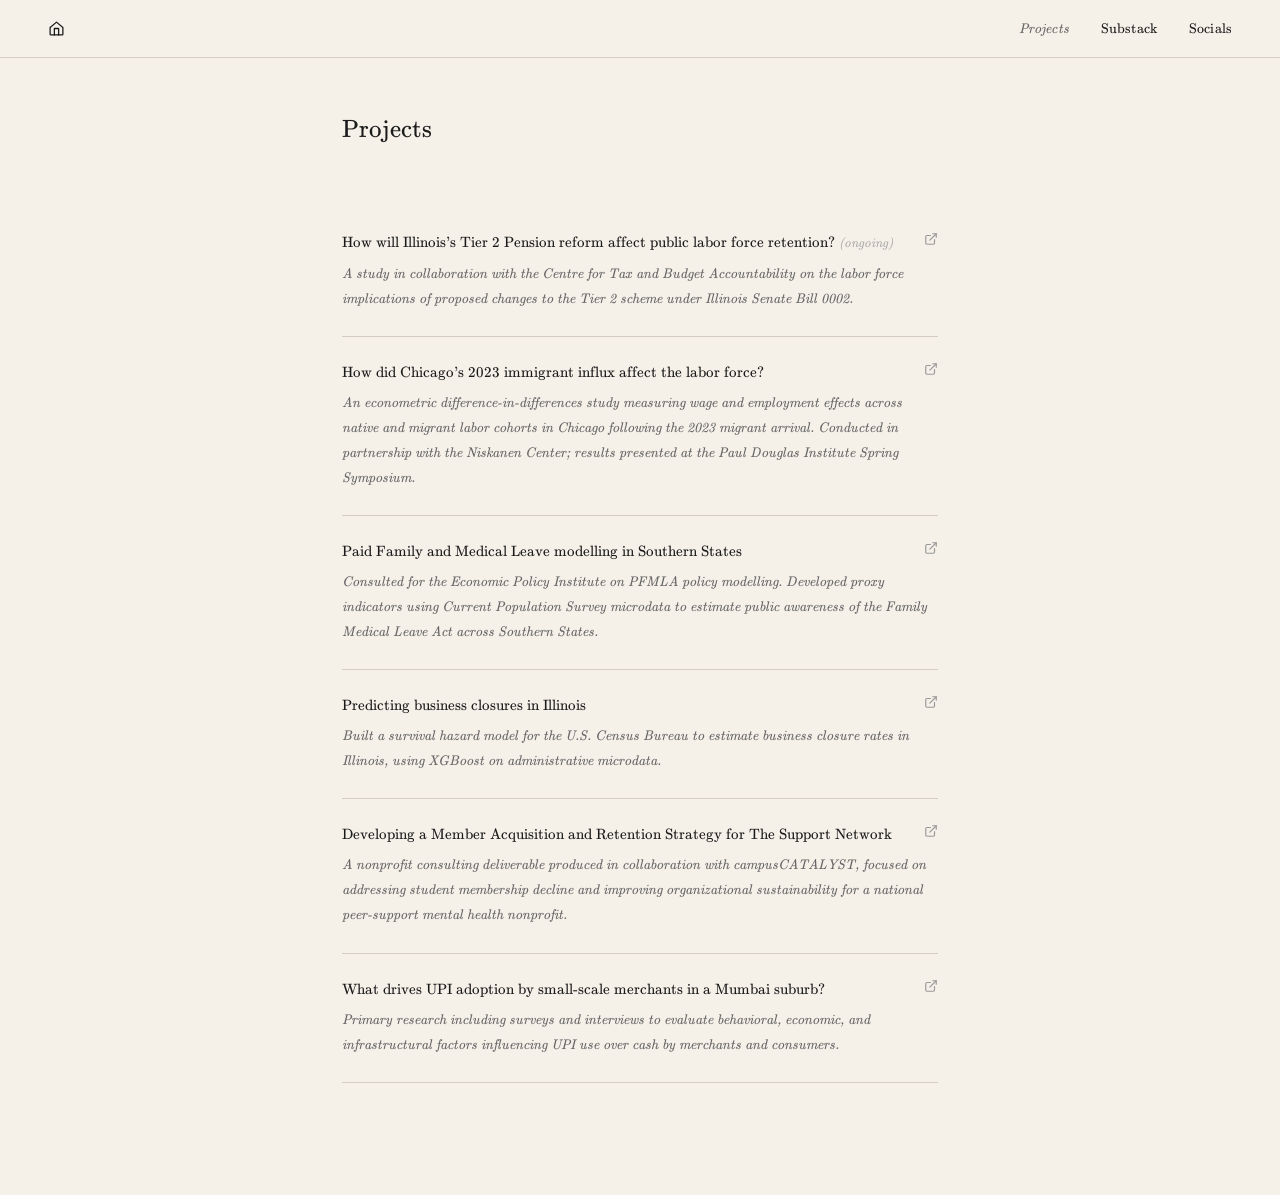
==== commit fb1866ca: "Socials Page Added" ====
--- a/projects.html
+++ b/projects.html
@@ -17,6 +17,7 @@
     <ul class="nav-links">
       <li><a href="projects.html" class="current">Projects</a></li>
       <li><a href="https://vedikabaradwaj.substack.com" target="_blank">Substack</a></li>
+      <li><a href="socials.html">Socials</a></li>
     </ul>
   </header>
 
--- a/style.css
+++ b/style.css
@@ -337,6 +337,55 @@
   to   { transform: scaleY(1); }
 }
 
+/* ── Socials page ── */
+.socials-wrap {
+  min-height: 100vh;
+  padding-top: var(--nav-h);
+  display: flex;
+  align-items: center;
+  justify-content: center;
+  padding-left: 2em;
+  padding-right: 2em;
+}
+
+.socials-grid {
+  display: flex;
+  gap: 3.5em;
+  flex-wrap: wrap;
+  justify-content: center;
+}
+
+.social-item {
+  display: flex;
+  flex-direction: column;
+  align-items: center;
+  gap: 0.65em;
+  text-decoration: none;
+  color: var(--ink);
+  transition: color 0.2s, transform 0.22s;
+}
+
+.social-item:hover {
+  color: var(--muted);
+  transform: translateY(-4px);
+}
+
+.social-item svg {
+  display: block;
+}
+
+.social-label {
+  font-size: 0.75em;
+  letter-spacing: 0.1em;
+  text-transform: uppercase;
+  color: var(--muted);
+  transition: color 0.2s;
+}
+
+.social-item:hover .social-label {
+  color: var(--light);
+}
+
 /* ── Responsive ── */
 @media (max-width: 700px) {
   .site-nav { padding: 0 1.5em; }
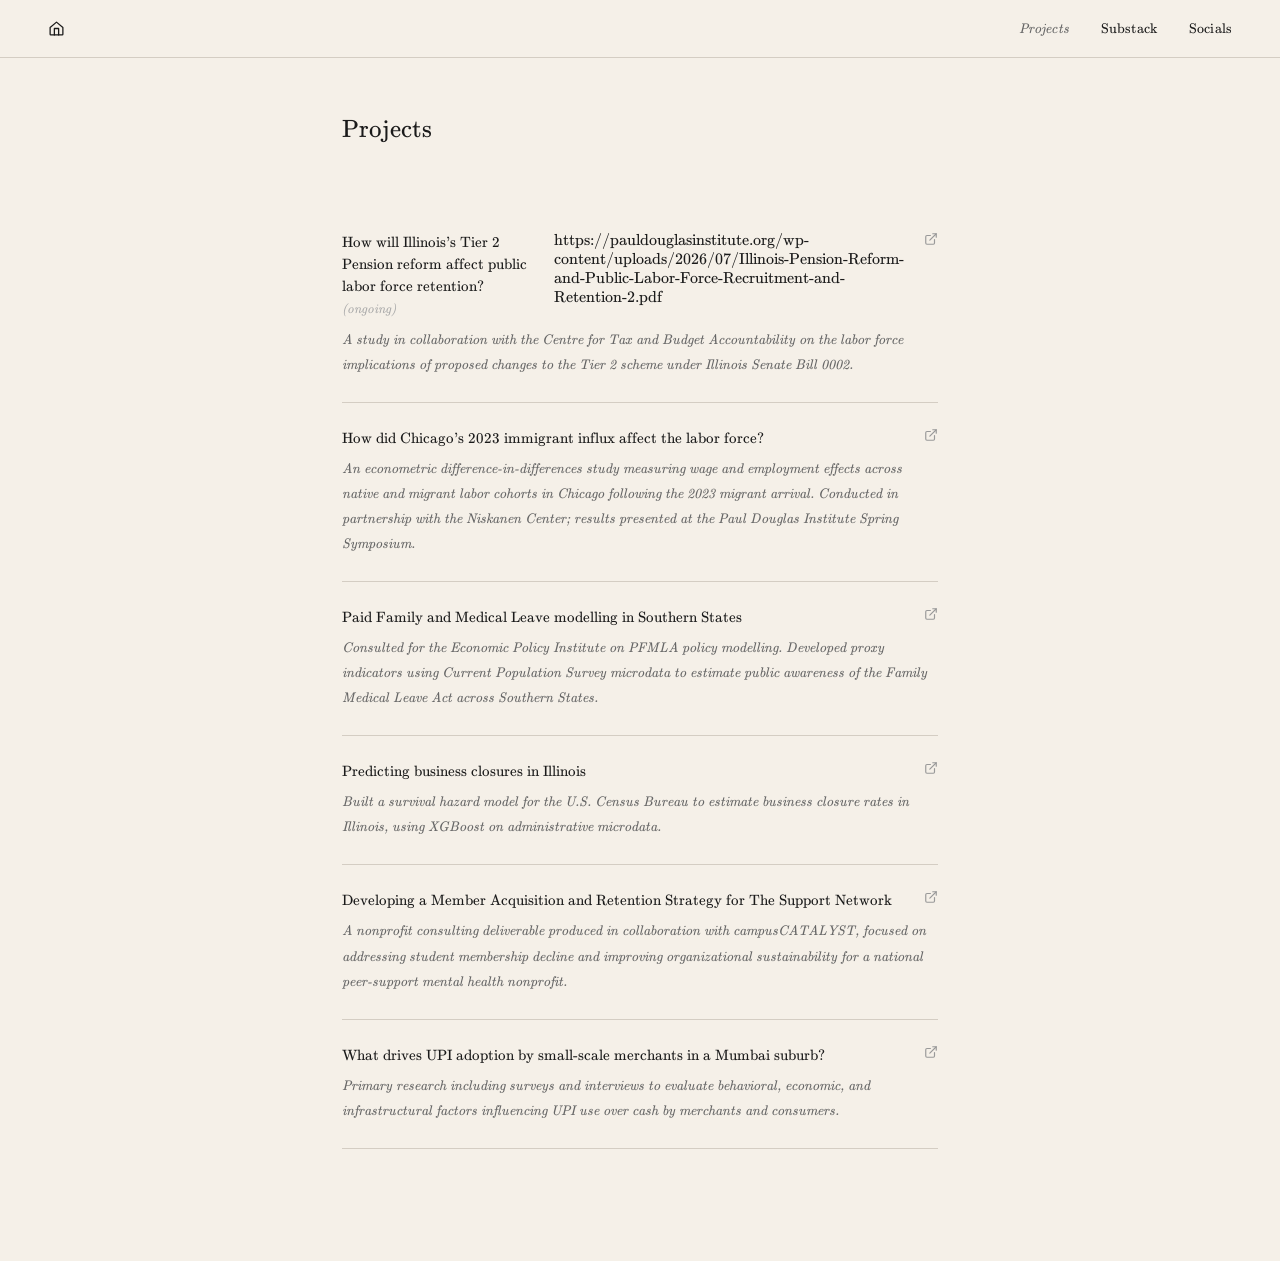
==== commit 2e34cf9d: "testing link" ====
--- a/projects.html
+++ b/projects.html
@@ -27,7 +27,7 @@
     <div class="project-item">
       <div class="project-header">
         <span class="project-title">How will Illinois's Tier 2 Pension reform affect public labor force retention? <em style="font-size:0.85em; color:#aaa;">(ongoing)</em></span>
-        <!-- Replace # with link when available -->
+        https://pauldouglasinstitute.org/wp-content/uploads/2026/07/Illinois-Pension-Reform-and-Public-Labor-Force-Recruitment-and-Retention-2.pdf 
         <a href="#" class="project-link" target="_blank" aria-label="View project">
           <svg width="14" height="14" viewBox="0 0 24 24" fill="none" stroke="currentColor" stroke-width="2" stroke-linecap="round" stroke-linejoin="round"><path d="M18 13v6a2 2 0 01-2 2H5a2 2 0 01-2-2V8a2 2 0 012-2h6"/><polyline points="15 3 21 3 21 9"/><line x1="10" y1="14" x2="21" y2="3"/></svg>
         </a>
